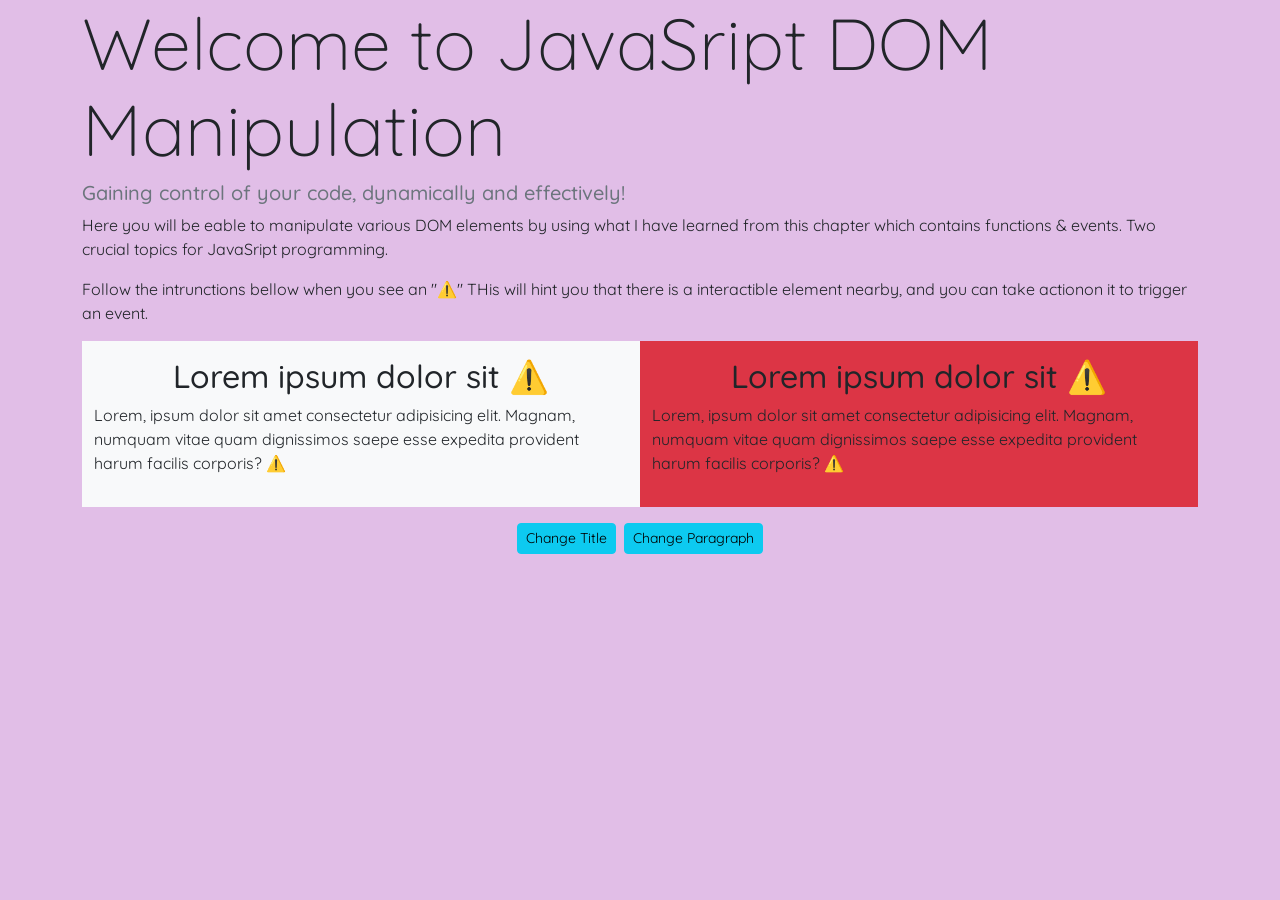
==== 02-JavaScript/03-Functions & Events/exercices/Task-1/task1.html @ 786c9453 "feat: Add task folder with html + css files to function & events" ====
<!doctype html>
<html lang="en">

<head>
    <meta charset="UTF-8" />
    <meta name="viewport" content="width=device-width, initial-scale=1.0" />
    <!-- GOOGLE  FONTS CDN -->
    <link rel="preconnect" href="https://fonts.googleapis.com">
    <link rel="preconnect" href="https://fonts.gstatic.com" crossorigin>
    <link href="https://fonts.googleapis.com/css2?family=Quicksand:wght@300..700&family=Roboto:ital,wght@0,100..900;1,100..900&display=swap" rel="stylesheet">
    
    <!-- BOOTSTRAP 5 CDN -->
    <link href="https://cdn.jsdelivr.net/npm/bootstrap@5.3.8/dist/css/bootstrap.min.css" rel="stylesheet"
        integrity="sha384-sRIl4kxILFvY47J16cr9ZwB07vP4J8+LH7qKQnuqkuIAvNWLzeN8tE5YBujZqJLB" crossorigin="anonymous" />
    <!-- CSS Stylesheet  -->
        <link rel="stylesheet" href="style.css">
    <title>DOM Manipulation</title>
</head>

<body>
    <div id="mainContainer" class="container-fluid col-sm-12 col-md-10 col-lg-12 mx-auto">
        <div class="header container col-sm-12 col-md-10 col-lg-12">
            <h1 class="display-2 main-title text-capitlize text-start">
                Welcome to JavaSript DOM Manipulation
            </h1>
            <h5 class="text-secondary subtitle text-start">
                Gaining control of your code, dynamically and effectively!
            </h5>
            <p class="text-justify para">
                Here you will be eable to manipulate various DOM elements by using what I have learned from this chapter
                which contains functions & events. Two crucial topics for JavaSript programming.
            </p>
            <p class="text-justify para">
                Follow the intrunctions bellow when you see an "⚠️" THis will hint you that there is a interactible
                element nearby, and you can take actionon it to trigger an event.
            </p>
        </div>
        <div class="container mx-auto row row-cols-2">
            <div class="col bg-light h-100 w-50 py-3">
                <div class="heading row text-center">
                    <h2 class="title change">Lorem ipsum dolor sit ⚠️</h2>
                </div>
                <p class="text-justify para change">
                    Lorem, ipsum dolor sit amet consectetur adipisicing elit. Magnam, numquam vitae quam dignissimos
                    saepe esse expedita provident harum facilis corporis? ⚠️
                </p>
            </div>
            <div class="col bg-danger h-100 w-50 py-3">
                <div class="heading row text-center">
                    <h2 class="title change">Lorem ipsum dolor sit ⚠️</h2>
                </div>
                <p class="text-justify para change">
                    Lorem, ipsum dolor sit amet consectetur adipisicing elit. Magnam, numquam vitae quam dignissimos
                    saepe esse expedita provident harum facilis corporis? ⚠️
                </p>
            </div>
            <div class="d-flex mx-auto justify-content-center gap-2 py-3">
                <button type="button" class="btn btn-info btn-sm" onclick="changeHeadingSize()">
                    Change Title
                </button>
                <button type="button" class="btn btn-info btn-sm" onclick="chageParaStyle()">
                    Change Paragraph
                </button>
            </div>
        </div>
    </div>
</body>

</html>
---- 02-JavaScript/03-Functions & Events/exercices/Task-1/style.css ----
body{
    margin: 0; 
    background-color: #E1BEE7;
    font-family: "QuickSand";
}
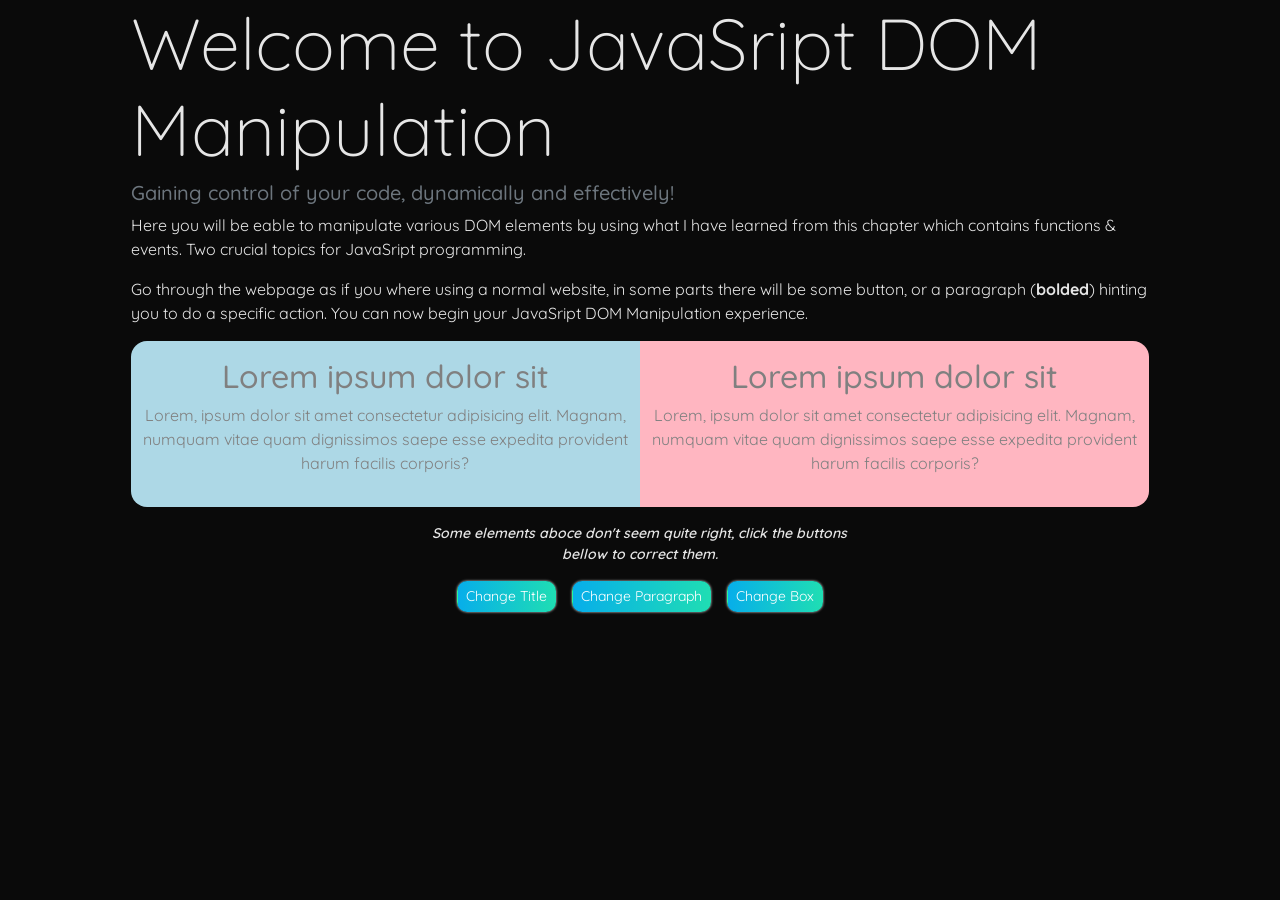
==== commit 9adce5e3: "feat: Made alterations to html file of functions & events Task-1" ====
--- a/02-JavaScript/03-Functions & Events/exercices/Task-1/task1.html
+++ b/02-JavaScript/03-Functions & Events/exercices/Task-1/task1.html
@@ -8,7 +8,7 @@
     <link rel="preconnect" href="https://fonts.googleapis.com">
     <link rel="preconnect" href="https://fonts.gstatic.com" crossorigin>
     <link href="https://fonts.googleapis.com/css2?family=Quicksand:wght@300..700&family=Roboto:ital,wght@0,100..900;1,100..900&display=swap" rel="stylesheet">
-    
+
     <!-- BOOTSTRAP 5 CDN -->
     <link href="https://cdn.jsdelivr.net/npm/bootstrap@5.3.8/dist/css/bootstrap.min.css" rel="stylesheet"
         integrity="sha384-sRIl4kxILFvY47J16cr9ZwB07vP4J8+LH7qKQnuqkuIAvNWLzeN8tE5YBujZqJLB" crossorigin="anonymous" />
@@ -18,7 +18,7 @@
 </head>
 
 <body>
-    <div id="mainContainer" class="container-fluid col-sm-12 col-md-10 col-lg-12 mx-auto">
+    <div id="mainContainer" class="container-fluid col-sm-12 col-md-10 col-lg-10 mx-auto">
         <div class="header container col-sm-12 col-md-10 col-lg-12">
             <h1 class="display-2 main-title text-capitlize text-start">
                 Welcome to JavaSript DOM Manipulation
@@ -31,39 +31,51 @@
                 which contains functions & events. Two crucial topics for JavaSript programming.
             </p>
             <p class="text-justify para">
-                Follow the intrunctions bellow when you see an "⚠️" THis will hint you that there is a interactible
-                element nearby, and you can take actionon it to trigger an event.
+                Go through the webpage as if you where using a normal website, in some parts there will be some button, or a paragraph (<strong>bolded</strong>) hinting you to do a specific action. You can now begin your JavaSript DOM Manipulation experience.  
             </p>
         </div>
-        <div class="container mx-auto row row-cols-2">
-            <div class="col bg-light h-100 w-50 py-3">
+        
+        <div class="container row row-cols-2 mx-auto box-container">
+            <div class="col h-100 w-50 py-3 rounded-start-4">
                 <div class="heading row text-center">
-                    <h2 class="title change">Lorem ipsum dolor sit ⚠️</h2>
+                    <h2 class="title change">Lorem ipsum dolor sit</h2>
                 </div>
-                <p class="text-justify para change">
+                <p class="text-center para change">
                     Lorem, ipsum dolor sit amet consectetur adipisicing elit. Magnam, numquam vitae quam dignissimos
-                    saepe esse expedita provident harum facilis corporis? ⚠️
+                    saepe esse expedita provident harum facilis corporis?
                 </p>
             </div>
-            <div class="col bg-danger h-100 w-50 py-3">
+            <div class="col h-100 w-50 py-3 rounded-end-4">
                 <div class="heading row text-center">
-                    <h2 class="title change">Lorem ipsum dolor sit ⚠️</h2>
+                    <h2 class="title change">Lorem ipsum dolor sit</h2>
                 </div>
-                <p class="text-justify para change">
+                <p class="text-center para change">
                     Lorem, ipsum dolor sit amet consectetur adipisicing elit. Magnam, numquam vitae quam dignissimos
-                    saepe esse expedita provident harum facilis corporis? ⚠️
+                    saepe esse expedita provident harum facilis corporis?
                 </p>
             </div>
-            <div class="d-flex mx-auto justify-content-center gap-2 py-3">
-                <button type="button" class="btn btn-info btn-sm" onclick="changeHeadingSize()">
-                    Change Title
-                </button>
-                <button type="button" class="btn btn-info btn-sm" onclick="chageParaStyle()">
-                    Change Paragraph
-                </button>
+            <div class="row mx-auto my-3">
+                <small class="text-center descrip">Some elements aboce don't seem quite right, click the buttons bellow to correct them.</small>
+                
+                <div class="d-flex mx-auto justify-content-center py-3 gap-3">
+                    <button type="button" class="btn btn-sm" onclick="changeHeadingSize()">
+                        Change Title
+                    </button>
+                    <button type="button" class="btn btn-sm" onclick="changeParaStyle()">
+                        Change Paragraph
+                    </button>
+                    <button type="button" class="btn btn-sm" onclick="changeBoxStyle()">
+                        Change Box
+                    </button>
+                </div>
             </div>
         </div>
     </div>
+
+
+
+    <script src="script.js"></script>
 </body>
 
+
 </html>
--- a/02-JavaScript/03-Functions & Events/exercices/Task-1/style.css
+++ b/02-JavaScript/03-Functions & Events/exercices/Task-1/style.css
@@ -1,5 +1,46 @@
-body{
-    margin: 0; 
-    background-color: #E1BEE7;
-    font-family: "QuickSand";
+body {
+    background-color: rgb(10, 10, 10);
+    font-family: "Quicksand", "Roboto";
+    margin: 0;
+    color: rgb(230, 230, 230);
+}
+
+#mainContainer {
+    .box-container {
+        .col.rounded-start-4 {
+            background-color: lightblue;
+            color: gray;
+        }
+
+        .col.rounded-end-4 {
+            background-color: lightpink;
+            color: gray;
+        }
+
+        .row.mx-auto.my-3 {
+            small.descrip {
+                font-weight: 600;
+                font-style: italic;
+            }
+
+            .d-flex.mx-auto {
+                button.btn.btn-sm {
+                    background: linear-gradient(90deg, #07aeea 0.000%, #2bf598 100.000%);
+                    text-transform: capitalize;
+                    transition: 0.5s;
+                    background-size: 150% auto;
+                    color: white;
+                    box-shadow: 0 0 2.5px #eee;
+                    border-radius: 10px;
+                    display: block;
+                }
+
+                button.btn.btn-sm:hover {
+                    background-position: right center;
+                    color: #fff;
+                    text-decoration: none;
+                }
+            }
+        }
+    }
 }
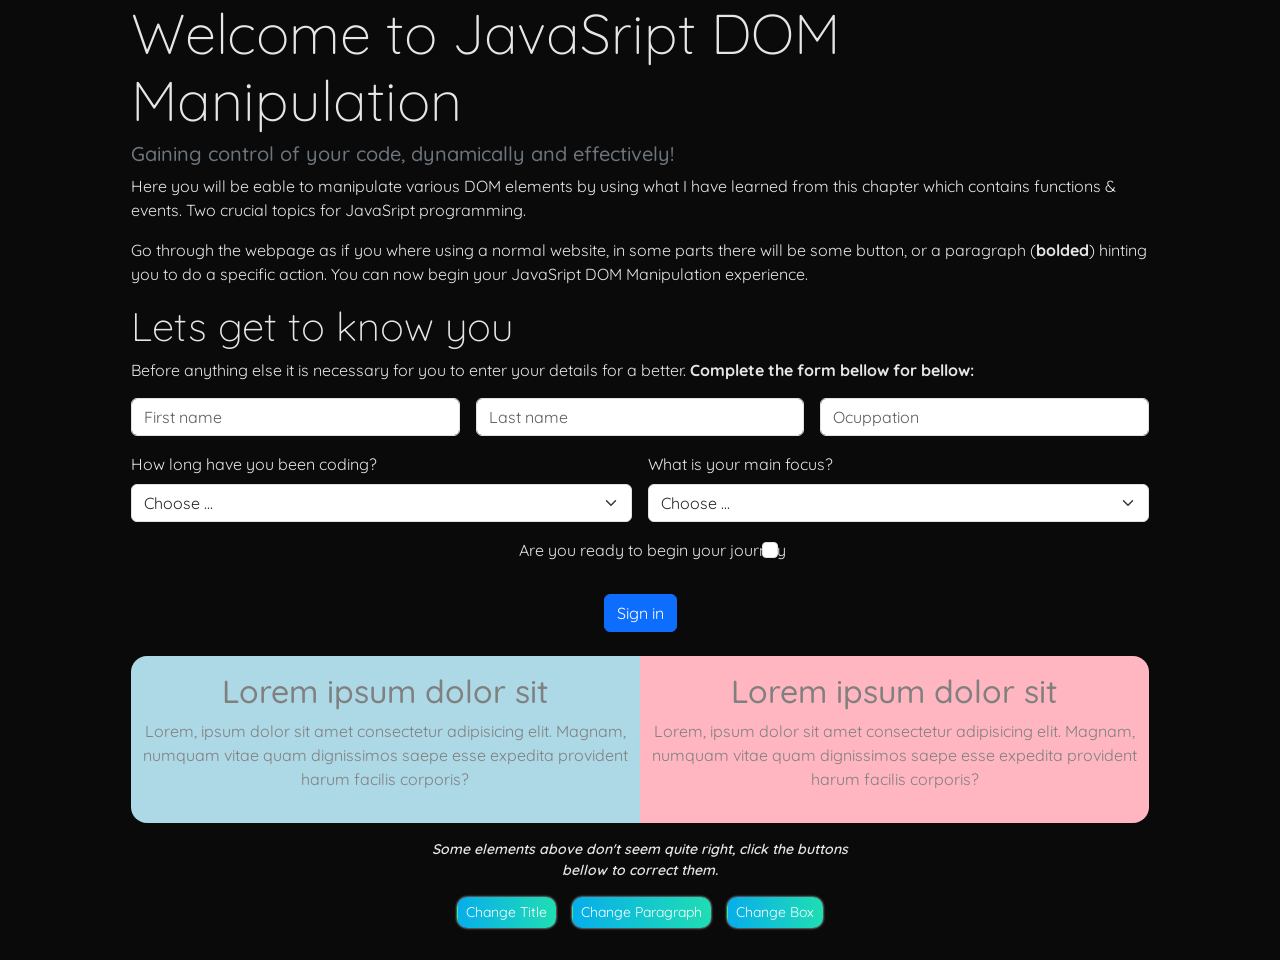
==== commit 84475f93: "docs:Added new checkboxes and selectboxes to the form inside task-1.html and styled buttons to the f" ====
--- a/02-JavaScript/03-Functions & Events/exercices/Task-1/task1.html
+++ b/02-JavaScript/03-Functions & Events/exercices/Task-1/task1.html
@@ -20,7 +20,7 @@
 <body>
     <div id="mainContainer" class="container-fluid col-sm-12 col-md-10 col-lg-10 mx-auto">
         <div class="header container col-sm-12 col-md-10 col-lg-12">
-            <h1 class="display-2 main-title text-capitlize text-start">
+            <h1 class="display-4 main-title text-capitlize text-start">
                 Welcome to JavaSript DOM Manipulation
             </h1>
             <h5 class="text-secondary subtitle text-start">
@@ -33,6 +33,57 @@
             <p class="text-justify para">
                 Go through the webpage as if you where using a normal website, in some parts there will be some button, or a paragraph (<strong>bolded</strong>) hinting you to do a specific action. You can now begin your JavaSript DOM Manipulation experience.  
             </p>
+        </div>
+
+        <div class="container mb-4">
+            <div class="row intro-form">
+                <h2 class="display-6 title">Lets get to know you</h2>
+                <p class="para">
+                    Before anything else it is necessary for you to enter your details for a better. <strong>Complete the form bellow for bellow:</strong>   
+                </p>
+            </div>
+            <form class="row g-3" onsubmit="handleForm(event)">
+                <div class="col-4">
+                    <input type="text" class="form-control" id="userName" placeholder="First name" aria-label="First name">
+                </div>
+                <div class="col-4">
+                    <input type="text" class="form-control" id="userLastName" placeholder="Last name" aria-label="Last name">
+                </div>
+                <div class="col-4">
+                    <input type="text" class="form-control" id="userOcuppation" placeholder="Ocuppation" aria-label="Ocuppation">
+                </div>
+                <div class="col-6">
+                    <label for="yearsProgramming" class="form-label">How long have you been coding?</label>
+                    <select name="years" id="yearsProgramming" class="form-select">
+                        <option selected >Choose ...</option>
+                        <option value="0">Just started</option>
+                        <option value="6">6 months or less</option>
+                        <option value="1">1 year</option>
+                        <option value="2">2 years</option>
+                        <option value="3">3 years</option>
+                        <option value="5">5 years</option>
+                    </select>
+                </div>
+                <div class="col-6">
+                    <label for="workArea" class="form-label">What is your main focus?</label>
+                    <select name="focus" id="workArea" class="form-select">
+                        <option selected >Choose ...</option>
+                        <option value="Front-End Development">Front-End Development</option>
+                        <option value="Back-End Development">Back-End Development</option>
+                        <option value="Full Stack Web Development">Full Stack Web Development</option>
+                        <option value="Mobile Development">Mobile Development</option>
+                        <option value="Software Engineer">Software Engineer</option>
+                        <option value="Data Science">Data Science</option>
+                    </select>
+                </div>
+                <div class="col-12 mb-3 d-flex justify-content-center mx-auto form-check">
+                    <label class="form-check-label" for="checkResolve">Are you ready to begin your journey</label>
+                    <input type="checkbox" class="form-check-input" id="checkResolve">
+                </div>
+                <div class="col-12 d-flex">
+                    <button type="submit" class="btn btn-primary mx-auto">Sign in</button>
+                </div>
+            </form>
         </div>
         
         <div class="container row row-cols-2 mx-auto box-container">
@@ -55,7 +106,7 @@
                 </p>
             </div>
             <div class="row mx-auto my-3">
-                <small class="text-center descrip">Some elements aboce don't seem quite right, click the buttons bellow to correct them.</small>
+                <small class="text-center descrip">Some elements above don't seem quite right, click the buttons bellow to correct them.</small>
                 
                 <div class="d-flex mx-auto justify-content-center py-3 gap-3">
                     <button type="button" class="btn btn-sm" onclick="changeHeadingSize()">
@@ -74,7 +125,7 @@
 
 
 
-    <script src="script.js"></script>
+    <script src="task1.js"></script>
 </body>
 
 
--- a/02-JavaScript/03-Functions & Events/exercices/Task-1/style.css
+++ b/02-JavaScript/03-Functions & Events/exercices/Task-1/style.css
@@ -27,7 +27,7 @@
                 button.btn.btn-sm {
                     background: linear-gradient(90deg, #07aeea 0.000%, #2bf598 100.000%);
                     text-transform: capitalize;
-                    transition: 0.5s;
+                    transition: 0.5s;           
                     background-size: 150% auto;
                     color: white;
                     box-shadow: 0 0 2.5px #eee;
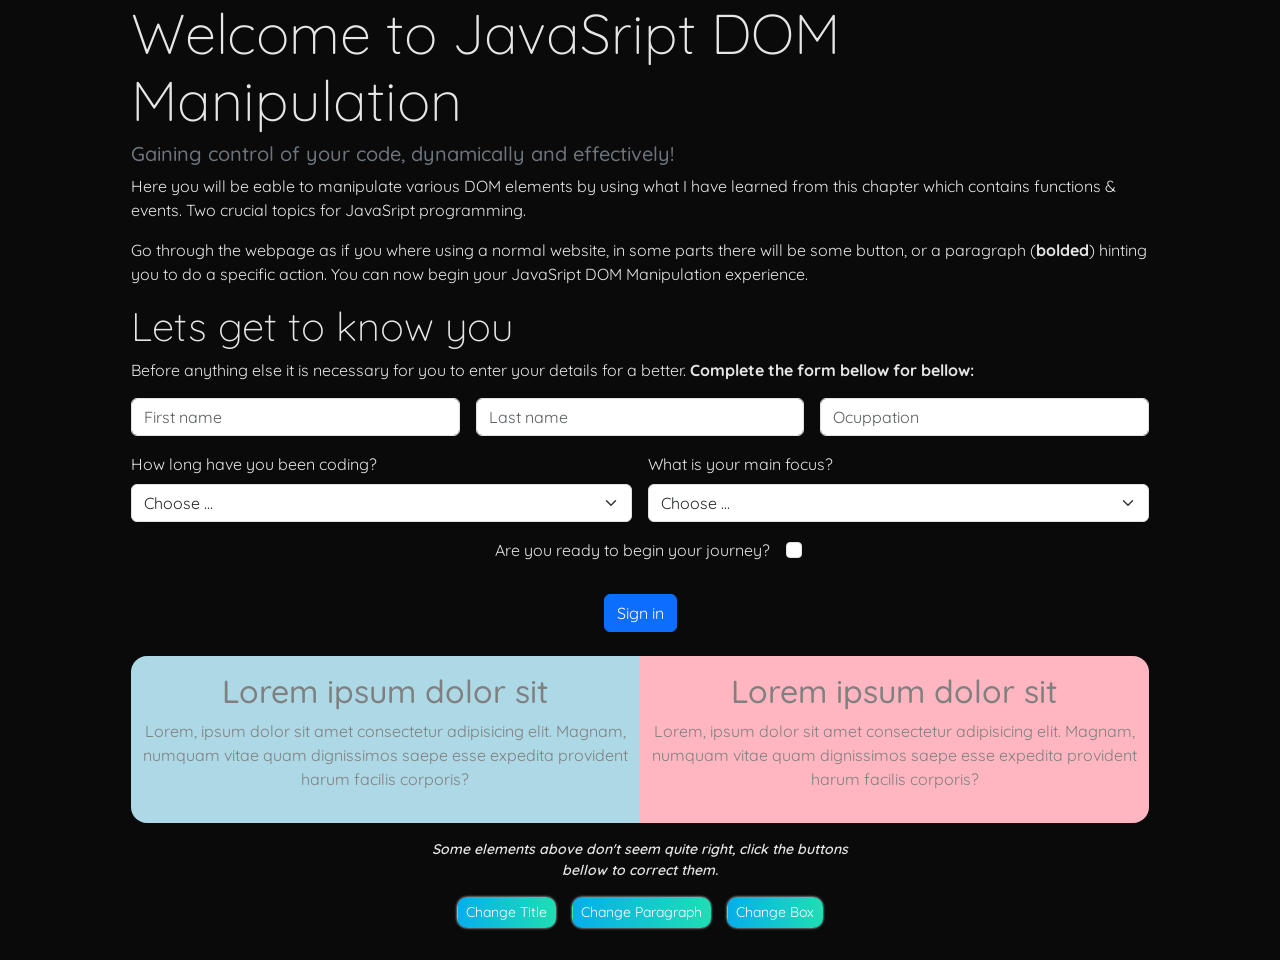
==== commit 22dc43b4: "feat: Deleted js file and minor fix inside the html file of task1 of functions and events" ====
--- a/02-JavaScript/03-Functions & Events/exercices/Task-1/task1.html
+++ b/02-JavaScript/03-Functions & Events/exercices/Task-1/task1.html
@@ -77,8 +77,8 @@
                     </select>
                 </div>
                 <div class="col-12 mb-3 d-flex justify-content-center mx-auto form-check">
-                    <label class="form-check-label" for="checkResolve">Are you ready to begin your journey</label>
-                    <input type="checkbox" class="form-check-input" id="checkResolve">
+                    <label class="form-check-label me-2" for="checkResolve">Are you ready to begin your journey?</label>
+                    <input type="checkbox" class="form-check-input ms-2" id="checkResolve">
                 </div>
                 <div class="col-12 d-flex">
                     <button type="submit" class="btn btn-primary mx-auto">Sign in</button>
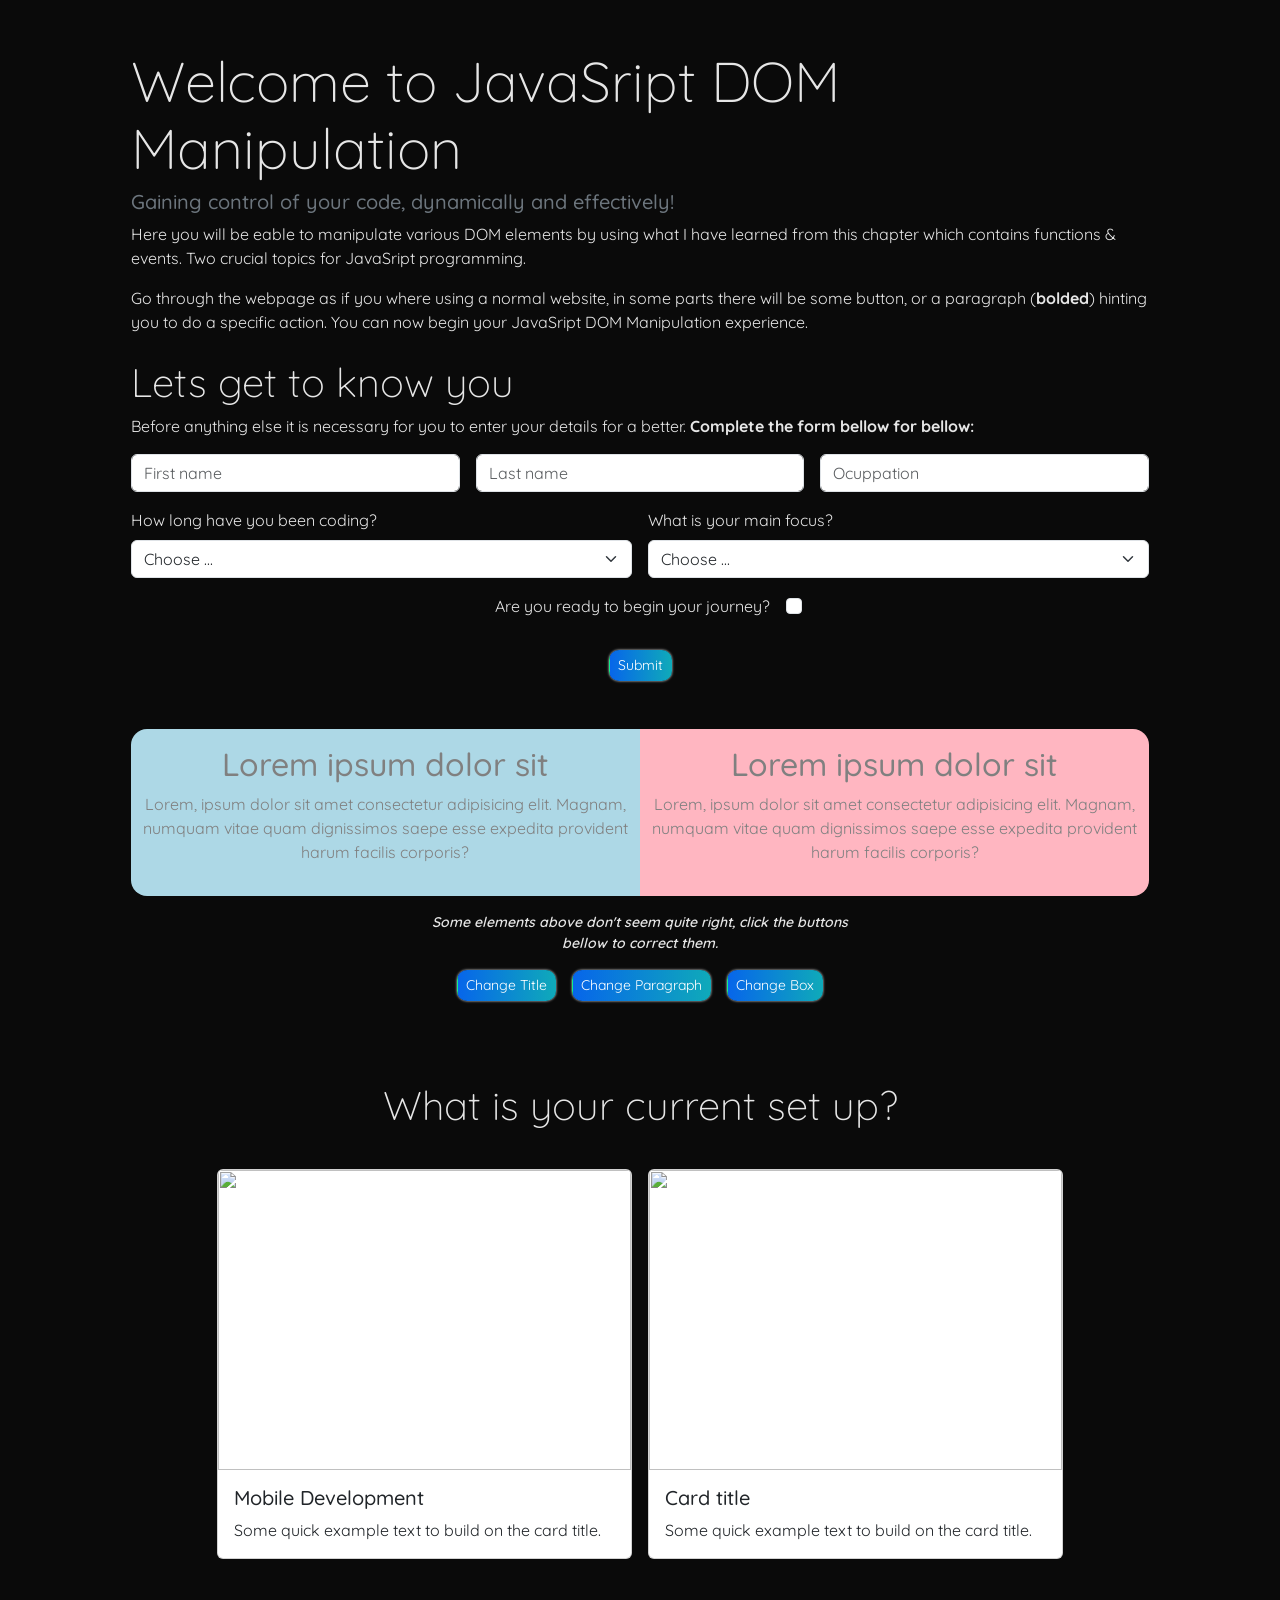
==== commit 96dc87ec: "feat: Created and styled card section with images for task 1 of functions & events" ====
--- a/02-JavaScript/03-Functions & Events/exercices/Task-1/task1.html
+++ b/02-JavaScript/03-Functions & Events/exercices/Task-1/task1.html
@@ -7,13 +7,15 @@
     <!-- GOOGLE  FONTS CDN -->
     <link rel="preconnect" href="https://fonts.googleapis.com">
     <link rel="preconnect" href="https://fonts.gstatic.com" crossorigin>
-    <link href="https://fonts.googleapis.com/css2?family=Quicksand:wght@300..700&family=Roboto:ital,wght@0,100..900;1,100..900&display=swap" rel="stylesheet">
+    <link
+        href="https://fonts.googleapis.com/css2?family=Quicksand:wght@300..700&family=Roboto:ital,wght@0,100..900;1,100..900&display=swap"
+        rel="stylesheet">
 
     <!-- BOOTSTRAP 5 CDN -->
     <link href="https://cdn.jsdelivr.net/npm/bootstrap@5.3.8/dist/css/bootstrap.min.css" rel="stylesheet"
         integrity="sha384-sRIl4kxILFvY47J16cr9ZwB07vP4J8+LH7qKQnuqkuIAvNWLzeN8tE5YBujZqJLB" crossorigin="anonymous" />
     <!-- CSS Stylesheet  -->
-        <link rel="stylesheet" href="style.css">
+    <link rel="stylesheet" href="style.css">
     <title>DOM Manipulation</title>
 </head>
 
@@ -31,31 +33,37 @@
                 which contains functions & events. Two crucial topics for JavaSript programming.
             </p>
             <p class="text-justify para">
-                Go through the webpage as if you where using a normal website, in some parts there will be some button, or a paragraph (<strong>bolded</strong>) hinting you to do a specific action. You can now begin your JavaSript DOM Manipulation experience.  
+                Go through the webpage as if you where using a normal website, in some parts there will be some button,
+                or a paragraph (<strong>bolded</strong>) hinting you to do a specific action. You can now begin your
+                JavaSript DOM Manipulation experience.
             </p>
         </div>
 
-        <div class="container mb-4">
+        <div class="container mt-4 mb-5">
             <div class="row intro-form">
                 <h2 class="display-6 title">Lets get to know you</h2>
                 <p class="para">
-                    Before anything else it is necessary for you to enter your details for a better. <strong>Complete the form bellow for bellow:</strong>   
+                    Before anything else it is necessary for you to enter your details for a better. <strong>Complete
+                        the form bellow for bellow:</strong>
                 </p>
             </div>
             <form class="row g-3" onsubmit="handleForm(event)">
                 <div class="col-4">
-                    <input type="text" class="form-control" id="userName" placeholder="First name" aria-label="First name">
+                    <input type="text" class="form-control" id="userName" placeholder="First name"
+                        aria-label="First name">
                 </div>
                 <div class="col-4">
-                    <input type="text" class="form-control" id="userLastName" placeholder="Last name" aria-label="Last name">
+                    <input type="text" class="form-control" id="userLastName" placeholder="Last name"
+                        aria-label="Last name">
                 </div>
                 <div class="col-4">
-                    <input type="text" class="form-control" id="userOcuppation" placeholder="Ocuppation" aria-label="Ocuppation">
+                    <input type="text" class="form-control" id="userOcuppation" placeholder="Ocuppation"
+                        aria-label="Ocuppation">
                 </div>
                 <div class="col-6">
                     <label for="yearsProgramming" class="form-label">How long have you been coding?</label>
                     <select name="years" id="yearsProgramming" class="form-select">
-                        <option selected >Choose ...</option>
+                        <option selected>Choose ...</option>
                         <option value="0">Just started</option>
                         <option value="6">6 months or less</option>
                         <option value="1">1 year</option>
@@ -67,7 +75,7 @@
                 <div class="col-6">
                     <label for="workArea" class="form-label">What is your main focus?</label>
                     <select name="focus" id="workArea" class="form-select">
-                        <option selected >Choose ...</option>
+                        <option selected>Choose ...</option>
                         <option value="Front-End Development">Front-End Development</option>
                         <option value="Back-End Development">Back-End Development</option>
                         <option value="Full Stack Web Development">Full Stack Web Development</option>
@@ -81,12 +89,12 @@
                     <input type="checkbox" class="form-check-input ms-2" id="checkResolve">
                 </div>
                 <div class="col-12 d-flex">
-                    <button type="submit" class="btn btn-primary mx-auto">Sign in</button>
+                    <button type="submit" class="btn btn-sm mx-auto">Submit</button>
                 </div>
             </form>
         </div>
-        
-        <div class="container row row-cols-2 mx-auto box-container">
+
+        <div class="container row row-cols-2 mt-5 mx-auto box-container">
             <div class="col h-100 w-50 py-3 rounded-start-4">
                 <div class="heading row text-center">
                     <h2 class="title change">Lorem ipsum dolor sit</h2>
@@ -106,8 +114,9 @@
                 </p>
             </div>
             <div class="row mx-auto my-3">
-                <small class="text-center descrip">Some elements above don't seem quite right, click the buttons bellow to correct them.</small>
-                
+                <small class="text-center descrip">Some elements above don't seem quite right, click the buttons bellow
+                    to correct them.</small>
+
                 <div class="d-flex mx-auto justify-content-center py-3 gap-3">
                     <button type="button" class="btn btn-sm" onclick="changeHeadingSize()">
                         Change Title
@@ -121,6 +130,45 @@
                 </div>
             </div>
         </div>
+
+        <div class="container my-5">
+            <div class="row justify-content-center g-3" id="imageContainer">
+
+                <div class="col-12 heading mb-3 text-center">
+                    <h3 class="display-6">What is your current set up?</h3>
+                </div>
+
+                <!-- Card 1 -->
+                <div class="col-10 col-md-5 col-lg-5">
+                    <div class="card h-100">
+                        <img src="https://images.unsplash.com/photo-1561154464-82e9adf32764?auto=format&fit=crop&w=800&q=60"
+                            class="card-img-top img-fluid object-fit-cover" alt="">
+                        <div class="card-body">
+                            <h5 class="card-title">Mobile Development</h5>
+                            <p class="card-text">
+                                Some quick example text to build on the card title.
+                            </p>
+                        </div>
+                    </div>
+                </div>
+
+                <!-- Card 2 -->
+                <div class="col-10 col-md-5 col-lg-5">
+                    <div class="card h-100">
+                        <img src="https://images.unsplash.com/photo-1561154464-82e9adf32764?auto=format&fit=crop&w=800&q=60"
+                            class="card-img-top img-fluid object-fit-cover" alt="">
+                        <div class="card-body">
+                            <h5 class="card-title">Card title</h5>
+                            <p class="card-text">
+                                Some quick example text to build on the card title.
+                            </p>
+                        </div>
+                    </div>
+                </div>
+
+            </div>
+        </div>
+
     </div>
 
 
--- a/02-JavaScript/03-Functions & Events/exercices/Task-1/style.css
+++ b/02-JavaScript/03-Functions & Events/exercices/Task-1/style.css
@@ -6,6 +6,33 @@
 }
 
 #mainContainer {
+    margin-top: 3rem;
+    
+    /* GENERAL STYLES */
+    /* Buttons */
+    button.btn.btn-sm {
+        background: linear-gradient(90deg, #0766ea 0.2%, #17ed89 100%);
+        text-transform: capitalize;
+        transition: 0.5s;
+        background-size: 200% auto;
+        color: white;
+        box-shadow: 0 0 2.5px #eee;
+        border-radius: 10px;
+        display: block;
+    }
+
+    button.btn.btn-sm:hover {
+        background-position: right center;
+        color: #fff;
+        text-decoration: none;
+    }
+
+    /* FORM SECTION */
+    .container>form.row.g-3 {
+        
+    }
+
+    /* BOX SECTION  */
     .box-container {
         .col.rounded-start-4 {
             background-color: lightblue;
@@ -22,25 +49,21 @@
                 font-weight: 600;
                 font-style: italic;
             }
-
-            .d-flex.mx-auto {
-                button.btn.btn-sm {
-                    background: linear-gradient(90deg, #07aeea 0.000%, #2bf598 100.000%);
-                    text-transform: capitalize;
-                    transition: 0.5s;           
-                    background-size: 150% auto;
-                    color: white;
-                    box-shadow: 0 0 2.5px #eee;
-                    border-radius: 10px;
-                    display: block;
-                }
-
-                button.btn.btn-sm:hover {
-                    background-position: right center;
-                    color: #fff;
-                    text-decoration: none;
-                }
-            }
         }
     }
+
+    /* IMAGE SECTION */
+    #imageContainer{
+        .card-img-top{
+            height: 300px;
+        }
+    }
+
+
+
+
+
+
+
+
 }
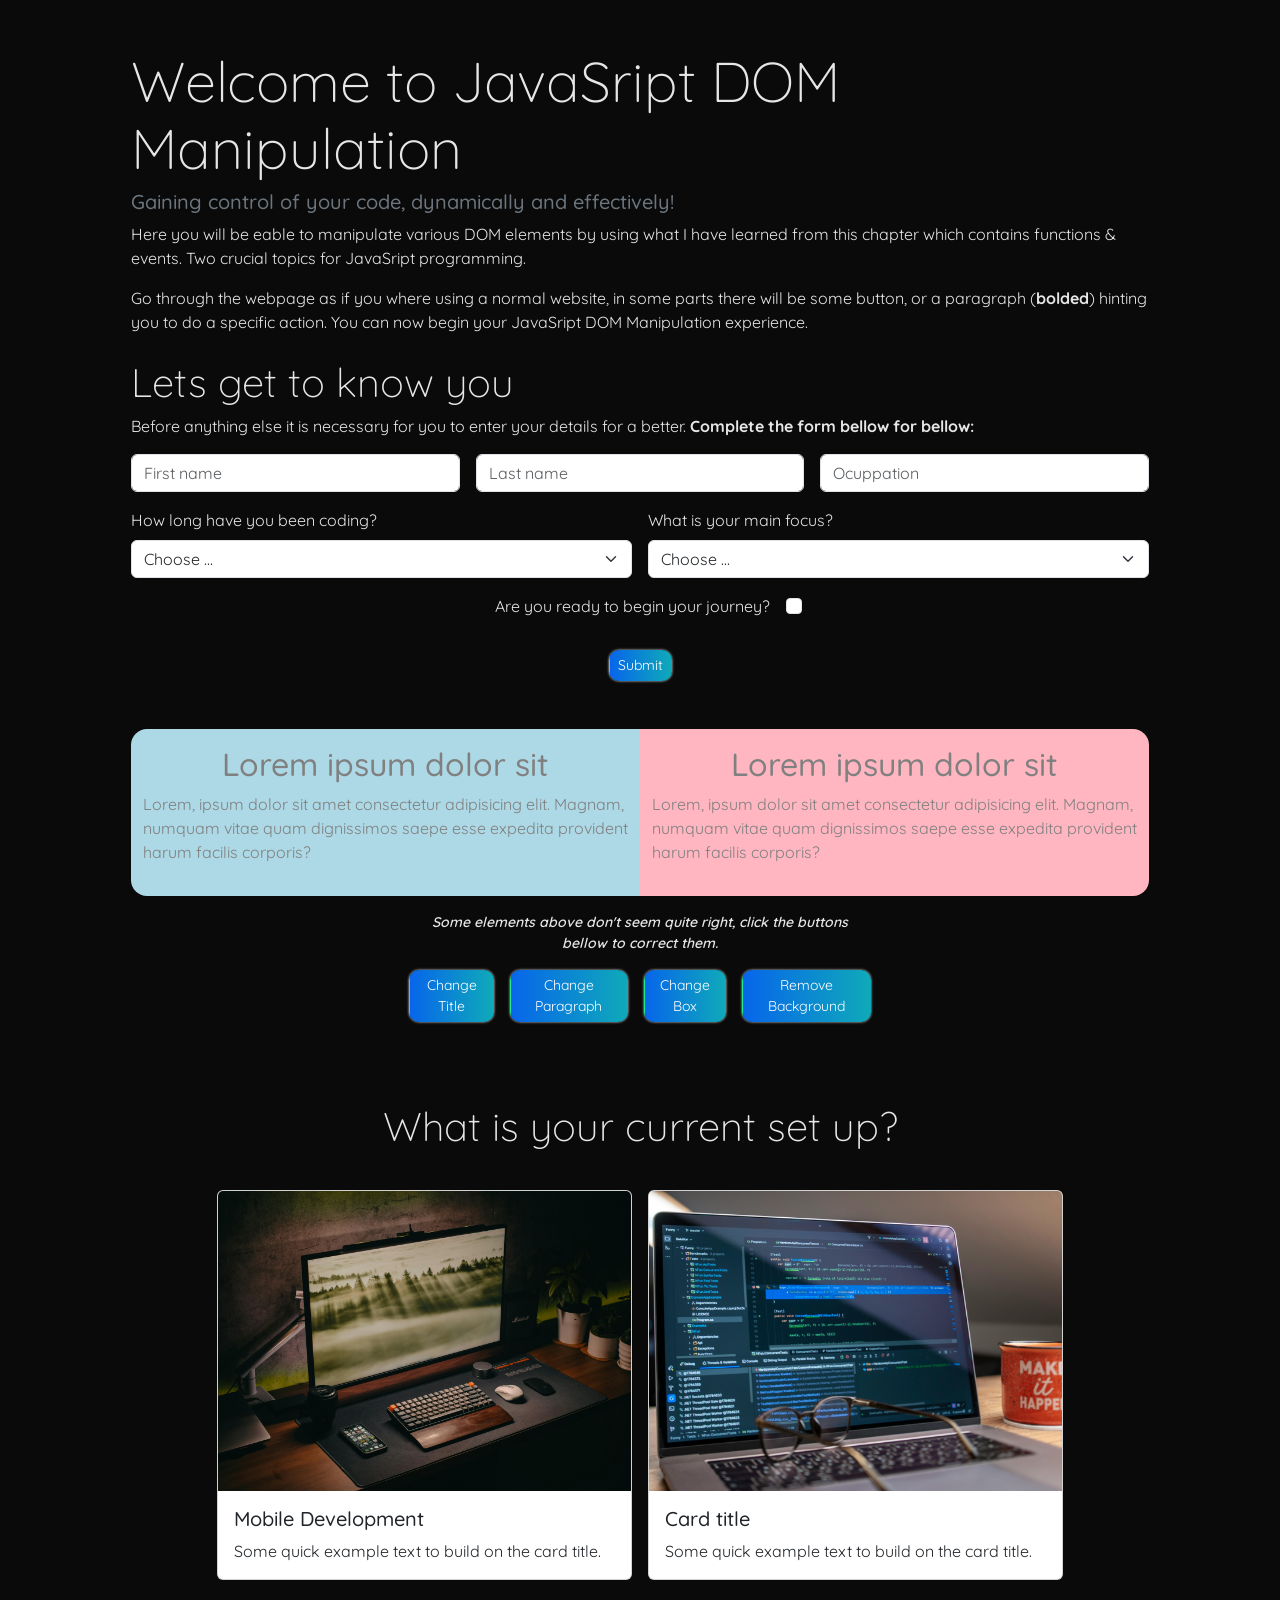
==== commit 885b4152: "feat: Fixed some button errors and finished the background-image removal for task 1 of functions & e" ====
--- a/02-JavaScript/03-Functions & Events/exercices/Task-1/task1.html
+++ b/02-JavaScript/03-Functions & Events/exercices/Task-1/task1.html
@@ -20,7 +20,7 @@
 </head>
 
 <body>
-    <div id="mainContainer" class="container-fluid col-sm-12 col-md-10 col-lg-10 mx-auto">
+    <div id="mainContainer" class="container-fluid col-sm-12 col-md-10 col-lg-10 mx-auto background">
         <div class="header container col-sm-12 col-md-10 col-lg-12">
             <h1 class="display-4 main-title text-capitlize text-start">
                 Welcome to JavaSript DOM Manipulation
@@ -99,7 +99,7 @@
                 <div class="heading row text-center">
                     <h2 class="title change">Lorem ipsum dolor sit</h2>
                 </div>
-                <p class="text-center para change">
+                <p class="text-justify para change">
                     Lorem, ipsum dolor sit amet consectetur adipisicing elit. Magnam, numquam vitae quam dignissimos
                     saepe esse expedita provident harum facilis corporis?
                 </p>
@@ -108,7 +108,7 @@
                 <div class="heading row text-center">
                     <h2 class="title change">Lorem ipsum dolor sit</h2>
                 </div>
-                <p class="text-center para change">
+                <p class="text-justify para change">
                     Lorem, ipsum dolor sit amet consectetur adipisicing elit. Magnam, numquam vitae quam dignissimos
                     saepe esse expedita provident harum facilis corporis?
                 </p>
@@ -127,6 +127,9 @@
                     <button type="button" class="btn btn-sm" onclick="changeBoxStyle()">
                         Change Box
                     </button>
+                    <button type="button" class="btn btn-sm" onclick="deleteBackground()">
+                        Remove Background
+                    </button>
                 </div>
             </div>
         </div>
@@ -141,7 +144,7 @@
                 <!-- Card 1 -->
                 <div class="col-10 col-md-5 col-lg-5">
                     <div class="card h-100">
-                        <img src="https://images.unsplash.com/photo-1561154464-82e9adf32764?auto=format&fit=crop&w=800&q=60"
+                        <img src="images/desktop.jpg"
                             class="card-img-top img-fluid object-fit-cover" alt="">
                         <div class="card-body">
                             <h5 class="card-title">Mobile Development</h5>
@@ -155,7 +158,7 @@
                 <!-- Card 2 -->
                 <div class="col-10 col-md-5 col-lg-5">
                     <div class="card h-100">
-                        <img src="https://images.unsplash.com/photo-1561154464-82e9adf32764?auto=format&fit=crop&w=800&q=60"
+                        <img src="images/laptop.jpg"
                             class="card-img-top img-fluid object-fit-cover" alt="">
                         <div class="card-body">
                             <h5 class="card-title">Card title</h5>
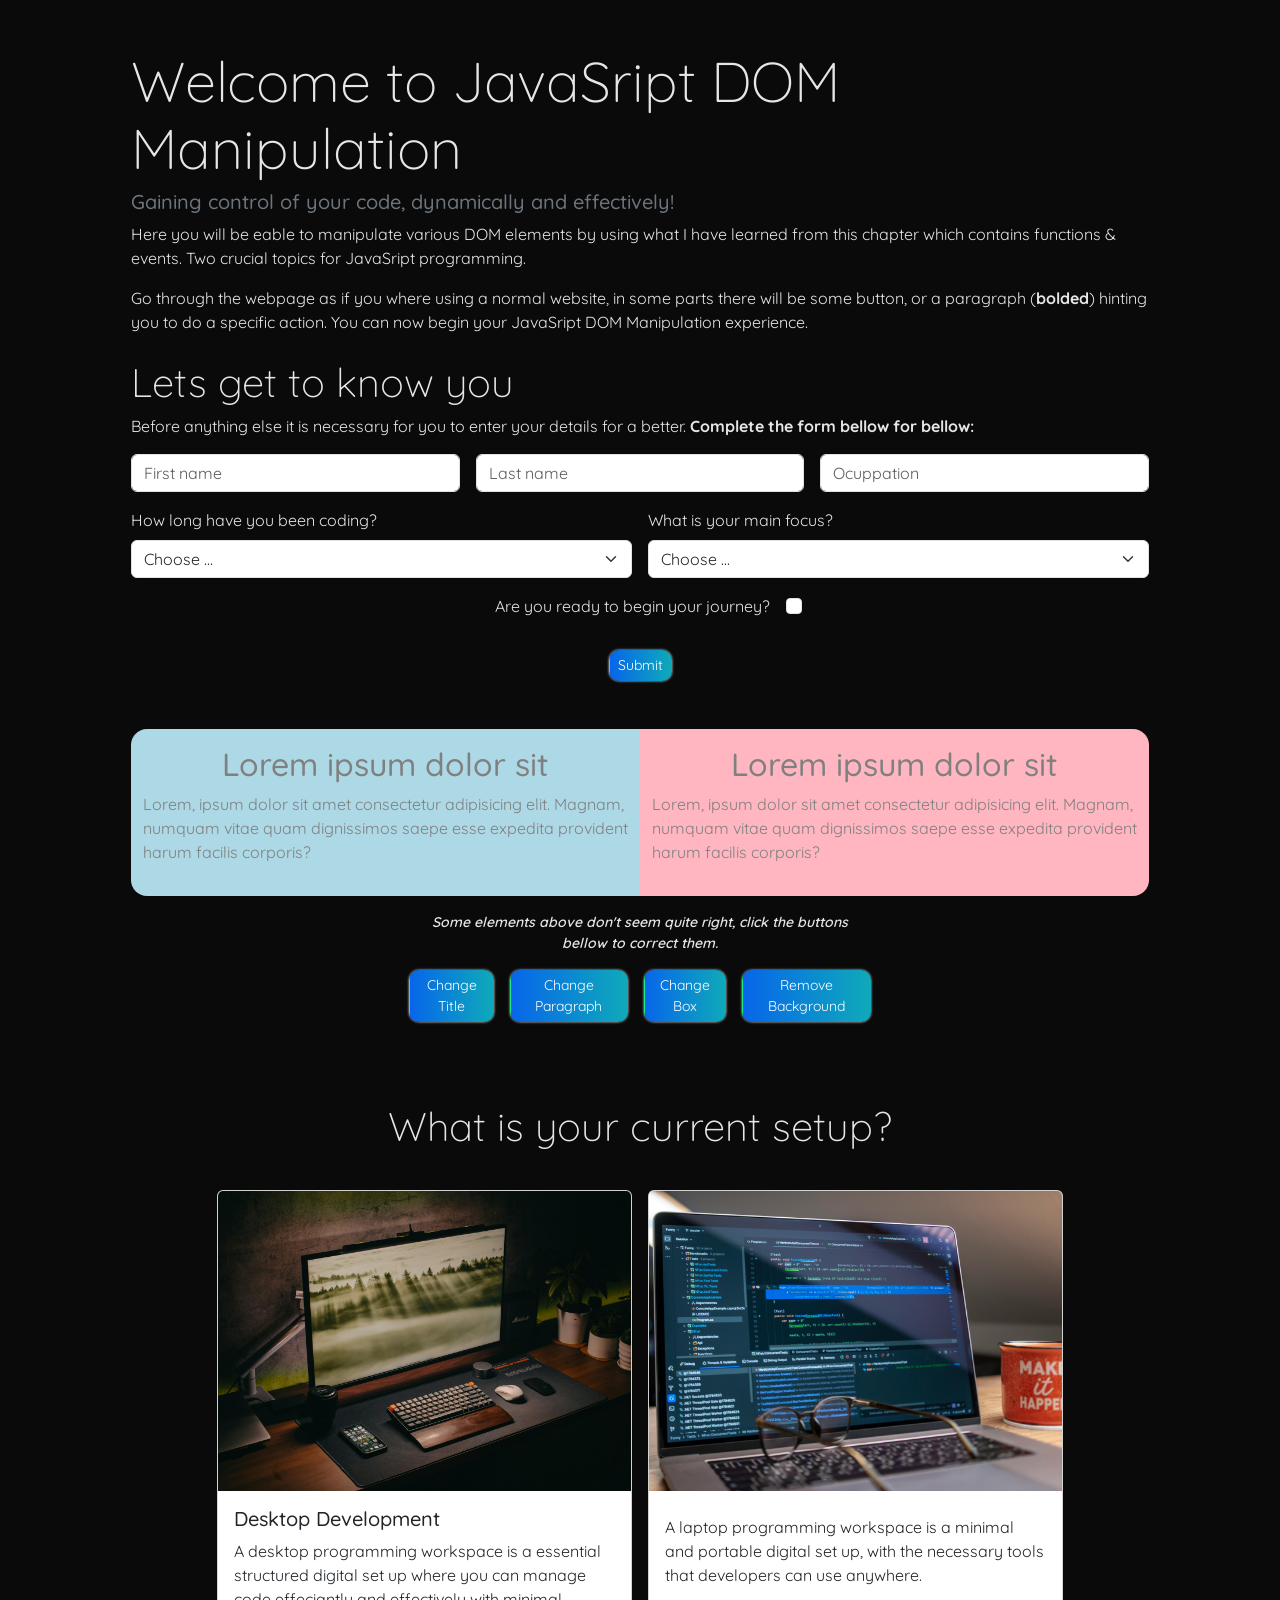
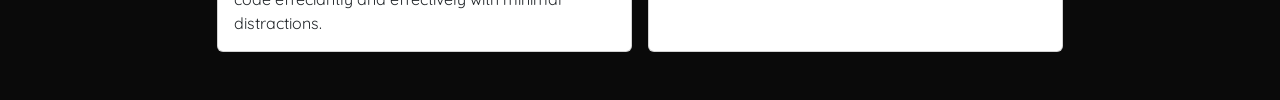
==== commit 60d26eeb: "feat: Add website favicons for all for the whole Javascript chapter" ====
--- a/02-JavaScript/03-Functions & Events/exercices/Task-1/task1.html
+++ b/02-JavaScript/03-Functions & Events/exercices/Task-1/task1.html
@@ -4,6 +4,23 @@
 <head>
     <meta charset="UTF-8" />
     <meta name="viewport" content="width=device-width, initial-scale=1.0" />
+    <!-- Favicon (standard browsers) -->
+    <link rel="icon" type="image/x-icon" href="../../../favicon_io/favicon.ico">
+
+    <!-- PNG Favicons -->
+    <link rel="icon" type="image/png" sizes="16x16" href="../../../favicon_io/favicon-16x16.png">
+    <link rel="icon" type="image/png" sizes="32x32" href="../../../favicon_io/favicon-32x32.png">
+
+    <!-- Android / Chrome -->
+    <link rel="icon" type="image/png" sizes="192x192" href="../../../favicon_io/android-chrome-192x192.png">
+    <link rel="icon" type="image/png" sizes="512x512" href="../../../favicon_io/android-chrome-512x512.png">
+
+    <!-- Apple devices -->
+    <link rel="apple-touch-icon" sizes="180x180" href="../../../favicon_io/apple-touch-icon.png">
+
+    <!-- Theme color (optional but nice for mobile browsers) -->
+    <meta name="theme-color" content="#0a0a0a">
+
     <!-- GOOGLE  FONTS CDN -->
     <link rel="preconnect" href="https://fonts.googleapis.com">
     <link rel="preconnect" href="https://fonts.gstatic.com" crossorigin>
@@ -136,20 +153,19 @@
 
         <div class="container my-5">
             <div class="row justify-content-center g-3" id="imageContainer">
-
                 <div class="col-12 heading mb-3 text-center">
-                    <h3 class="display-6">What is your current set up?</h3>
+                    <h3 class="display-6">What is your current setup?</h3>
                 </div>
 
                 <!-- Card 1 -->
                 <div class="col-10 col-md-5 col-lg-5">
                     <div class="card h-100">
-                        <img src="images/desktop.jpg"
-                            class="card-img-top img-fluid object-fit-cover" alt="">
+                        <img src="images/desktop.jpg" class="card-img-top img-fluid object-fit-cover" alt="">
                         <div class="card-body">
-                            <h5 class="card-title">Mobile Development</h5>
+                            <h5 class="card-title">Desktop Development</h5>
                             <p class="card-text">
-                                Some quick example text to build on the card title.
+                                A desktop programming workspace is a essential structured digital set up where you can
+                                manage code effeciantly and effectively with minimal distractions.
                             </p>
                         </div>
                     </div>
@@ -158,12 +174,12 @@
                 <!-- Card 2 -->
                 <div class="col-10 col-md-5 col-lg-5">
                     <div class="card h-100">
-                        <img src="images/laptop.jpg"
-                            class="card-img-top img-fluid object-fit-cover" alt="">
+                        <img src="images/laptop.jpg" class="card-img-top img-fluid object-fit-cover" alt="">
                         <div class="card-body">
-                            <h5 class="card-title">Card title</h5>
+                            <h5 class="card-title"></h5>
                             <p class="card-text">
-                                Some quick example text to build on the card title.
+                                A laptop programming workspace is a minimal and portable digital set up, with the
+                                necessary tools that developers can use anywhere.
                             </p>
                         </div>
                     </div>
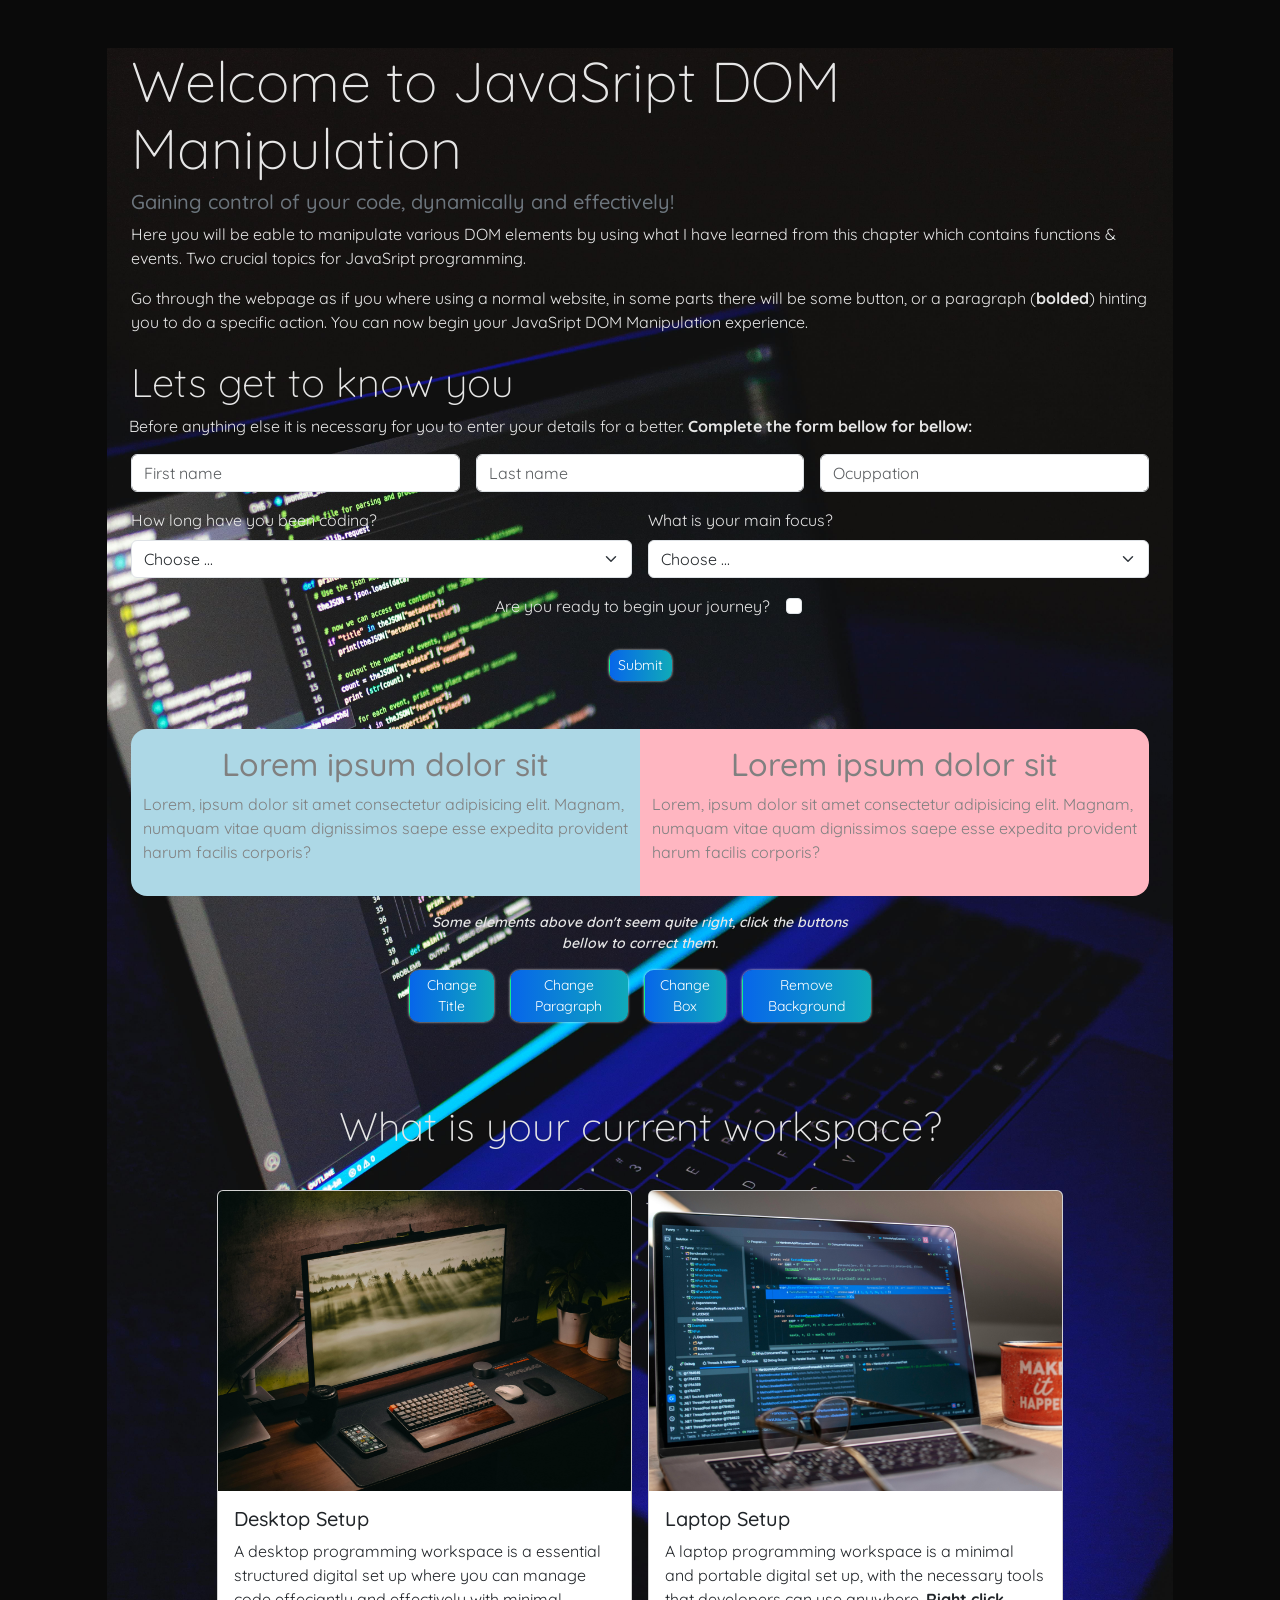
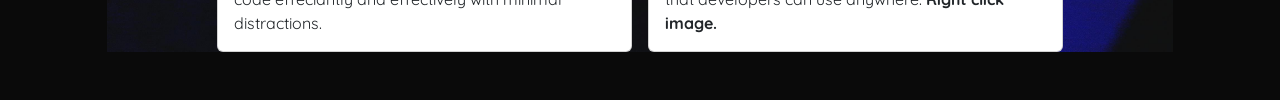
==== commit 990c0811: "feat: Add minor changes to html file for task 1 of functions & events" ====
--- a/02-JavaScript/03-Functions & Events/exercices/Task-1/task1.html
+++ b/02-JavaScript/03-Functions & Events/exercices/Task-1/task1.html
@@ -154,7 +154,7 @@
         <div class="container my-5">
             <div class="row justify-content-center g-3" id="imageContainer">
                 <div class="col-12 heading mb-3 text-center">
-                    <h3 class="display-6">What is your current setup?</h3>
+                    <h3 class="display-6">What is your current workspace?</h3>
                 </div>
 
                 <!-- Card 1 -->
@@ -162,7 +162,7 @@
                     <div class="card h-100">
                         <img src="images/desktop.jpg" class="card-img-top img-fluid object-fit-cover" alt="">
                         <div class="card-body">
-                            <h5 class="card-title">Desktop Development</h5>
+                            <h5 class="card-title">Desktop Setup</h5>
                             <p class="card-text">
                                 A desktop programming workspace is a essential structured digital set up where you can
                                 manage code effeciantly and effectively with minimal distractions.
@@ -174,12 +174,12 @@
                 <!-- Card 2 -->
                 <div class="col-10 col-md-5 col-lg-5">
                     <div class="card h-100">
-                        <img src="images/laptop.jpg" class="card-img-top img-fluid object-fit-cover" alt="">
+                        <img src="images/laptop.jpg" class="card-img-top img-fluid object-fit-cover last" alt="">
                         <div class="card-body">
-                            <h5 class="card-title"></h5>
+                            <h5 class="card-title">Laptop Setup</h5>
                             <p class="card-text">
                                 A laptop programming workspace is a minimal and portable digital set up, with the
-                                necessary tools that developers can use anywhere.
+                                necessary tools that developers can use anywhere. <strong>Right click image.</strong>
                             </p>
                         </div>
                     </div>
--- a/02-JavaScript/03-Functions & Events/exercices/Task-1/style.css
+++ b/02-JavaScript/03-Functions & Events/exercices/Task-1/style.css
@@ -1,14 +1,24 @@
 body {
-    background-color: rgb(10, 10, 10);
+    background-color: #0a0a0a;
     font-family: "Quicksand", "Roboto";
     margin: 0;
     color: rgb(230, 230, 230);
 }
 
+.background {
+    background-image: url("images/bgImage.jpg");
+    background-size: cover;
+}
+
 #mainContainer {
+    /* START OF THE CONTAINER */
     margin-top: 3rem;
     
     /* GENERAL STYLES */
+    /* Paragraphs */
+    p.para{
+        width: auto;
+    }
     /* Buttons */
     button.btn.btn-sm {
         background: linear-gradient(90deg, #0766ea 0.2%, #17ed89 100%);
@@ -20,7 +30,7 @@
         border-radius: 10px;
         display: block;
     }
-
+    /* Buttons Hovered */
     button.btn.btn-sm:hover {
         background-position: right center;
         color: #fff;
@@ -28,8 +38,15 @@
     }
 
     /* FORM SECTION */
-    .container>form.row.g-3 {
-        
+    /* Paragraph Alignment */
+    .row.intro-form{
+        p.para{
+            padding: 0;
+            margin-left: 10px;
+            text-align: start;
+            /* background-color: yellow; */
+            width: auto;
+        }
     }
 
     /* BOX SECTION  */
